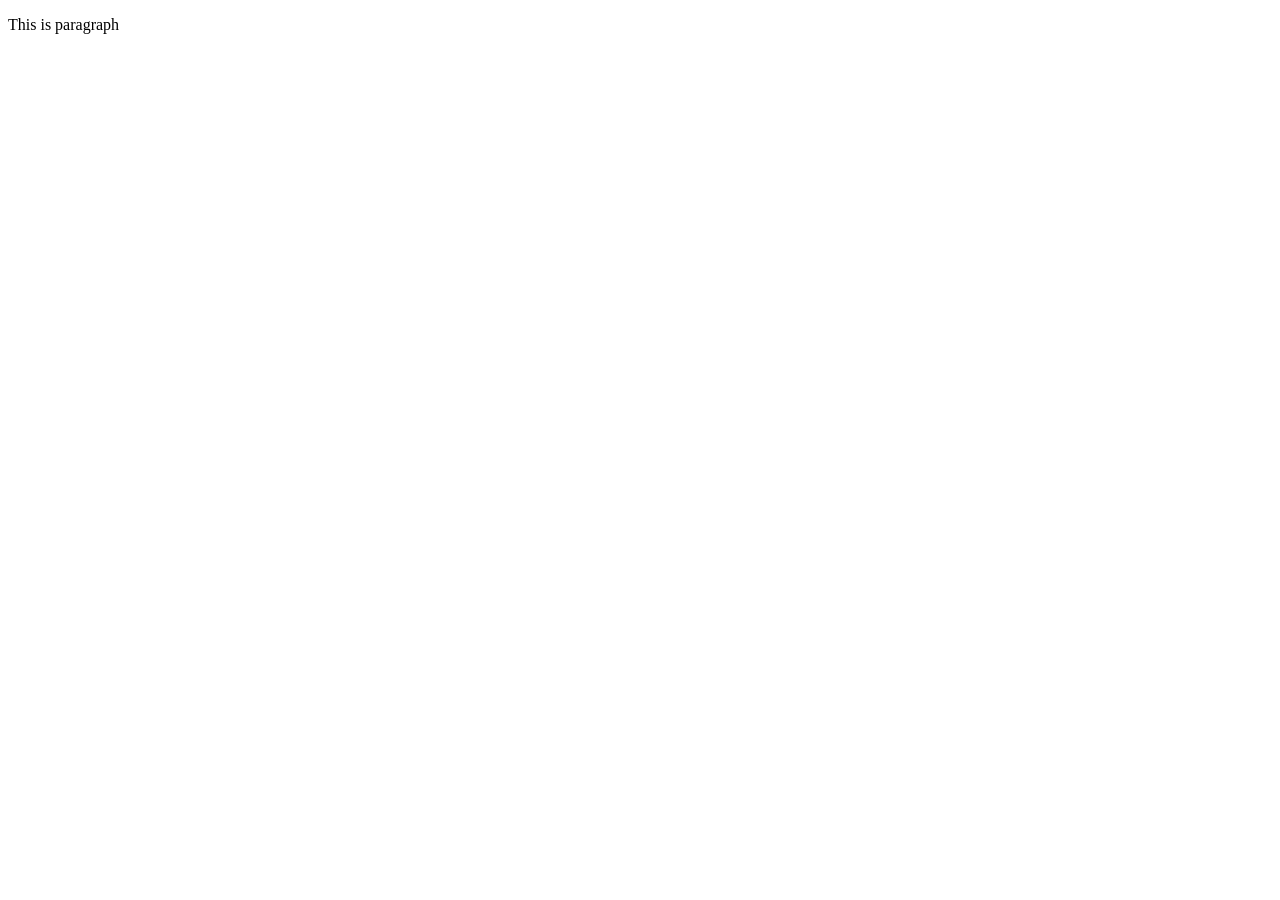
==== index.html @ 56400c4d "Started project" ====
<!DOCTYPE html>
<html lang="en">
<head>
    <meta charset="UTF-8">
    <meta name="viewport" content="width=device-width, initial-scale=1.0">
    <title>Document</title>
</head>
<body>
    <p>This is paragraph</p>
</body>
</html>
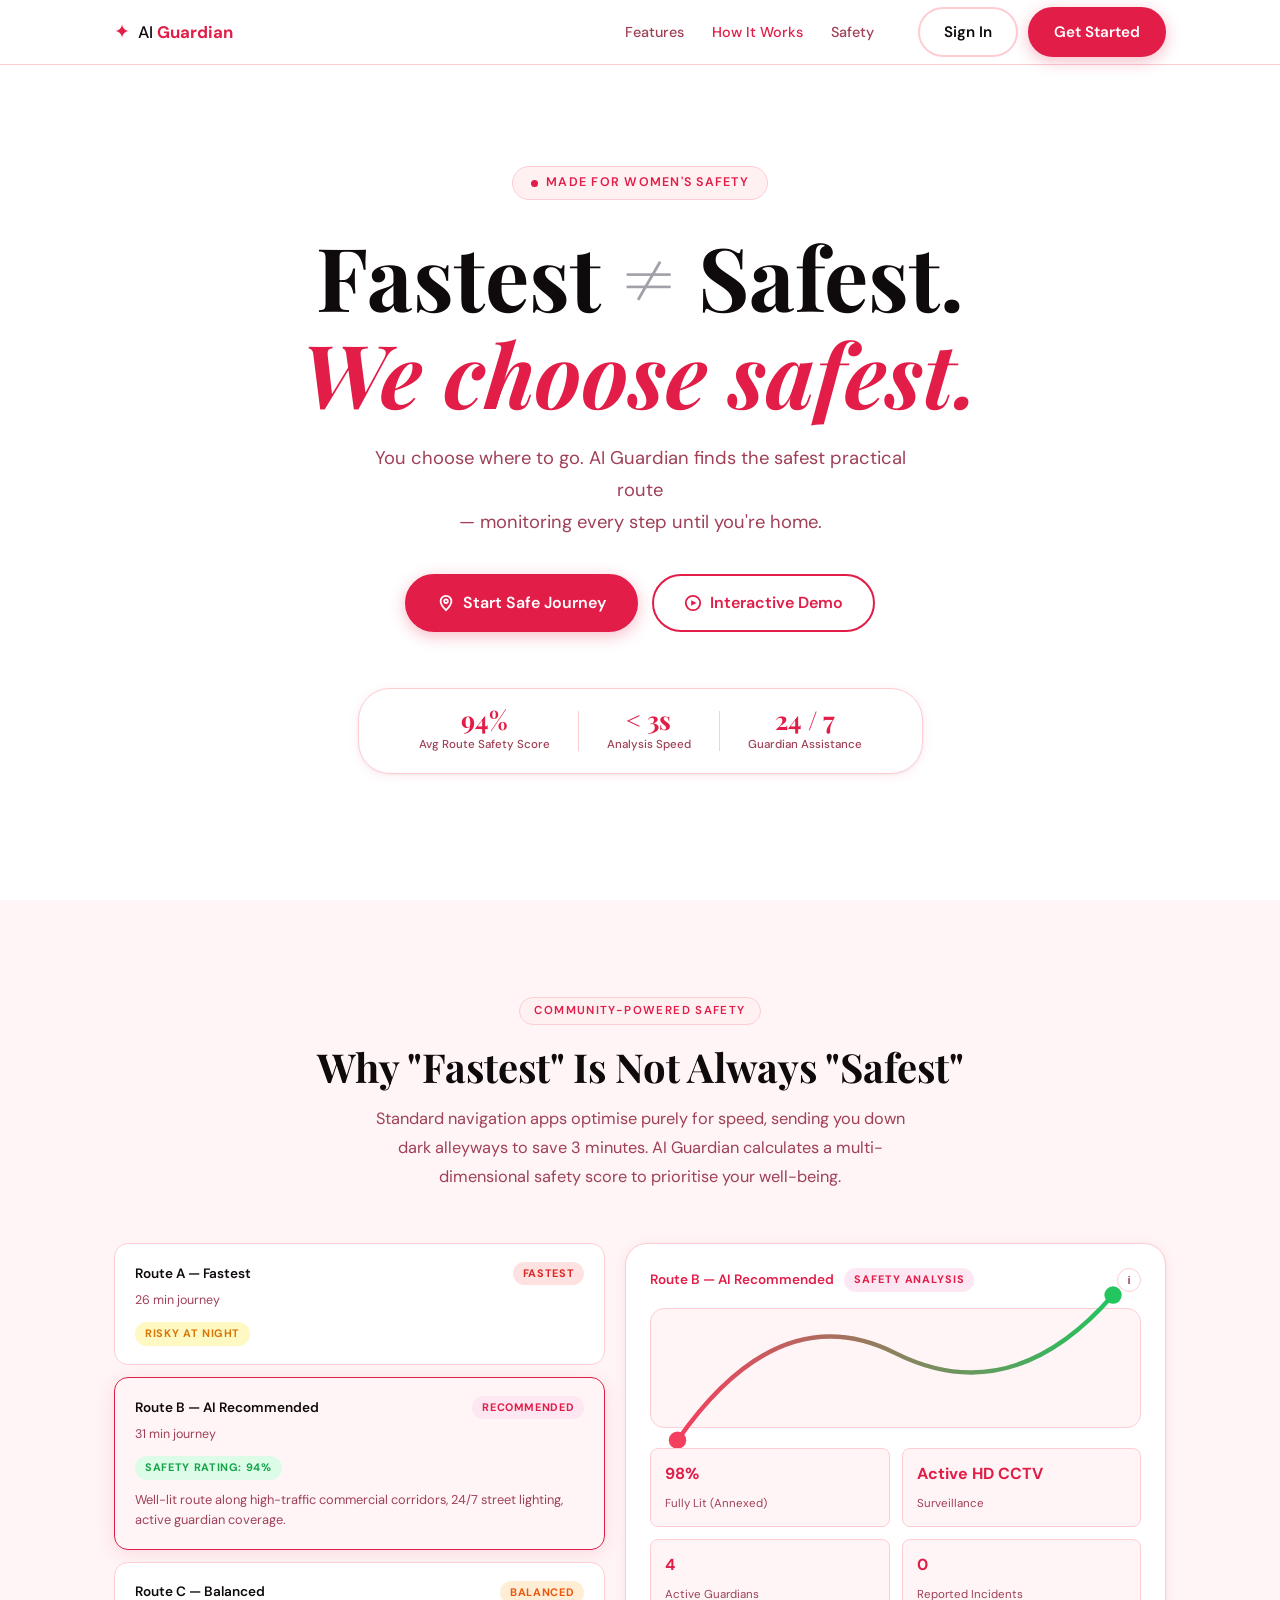
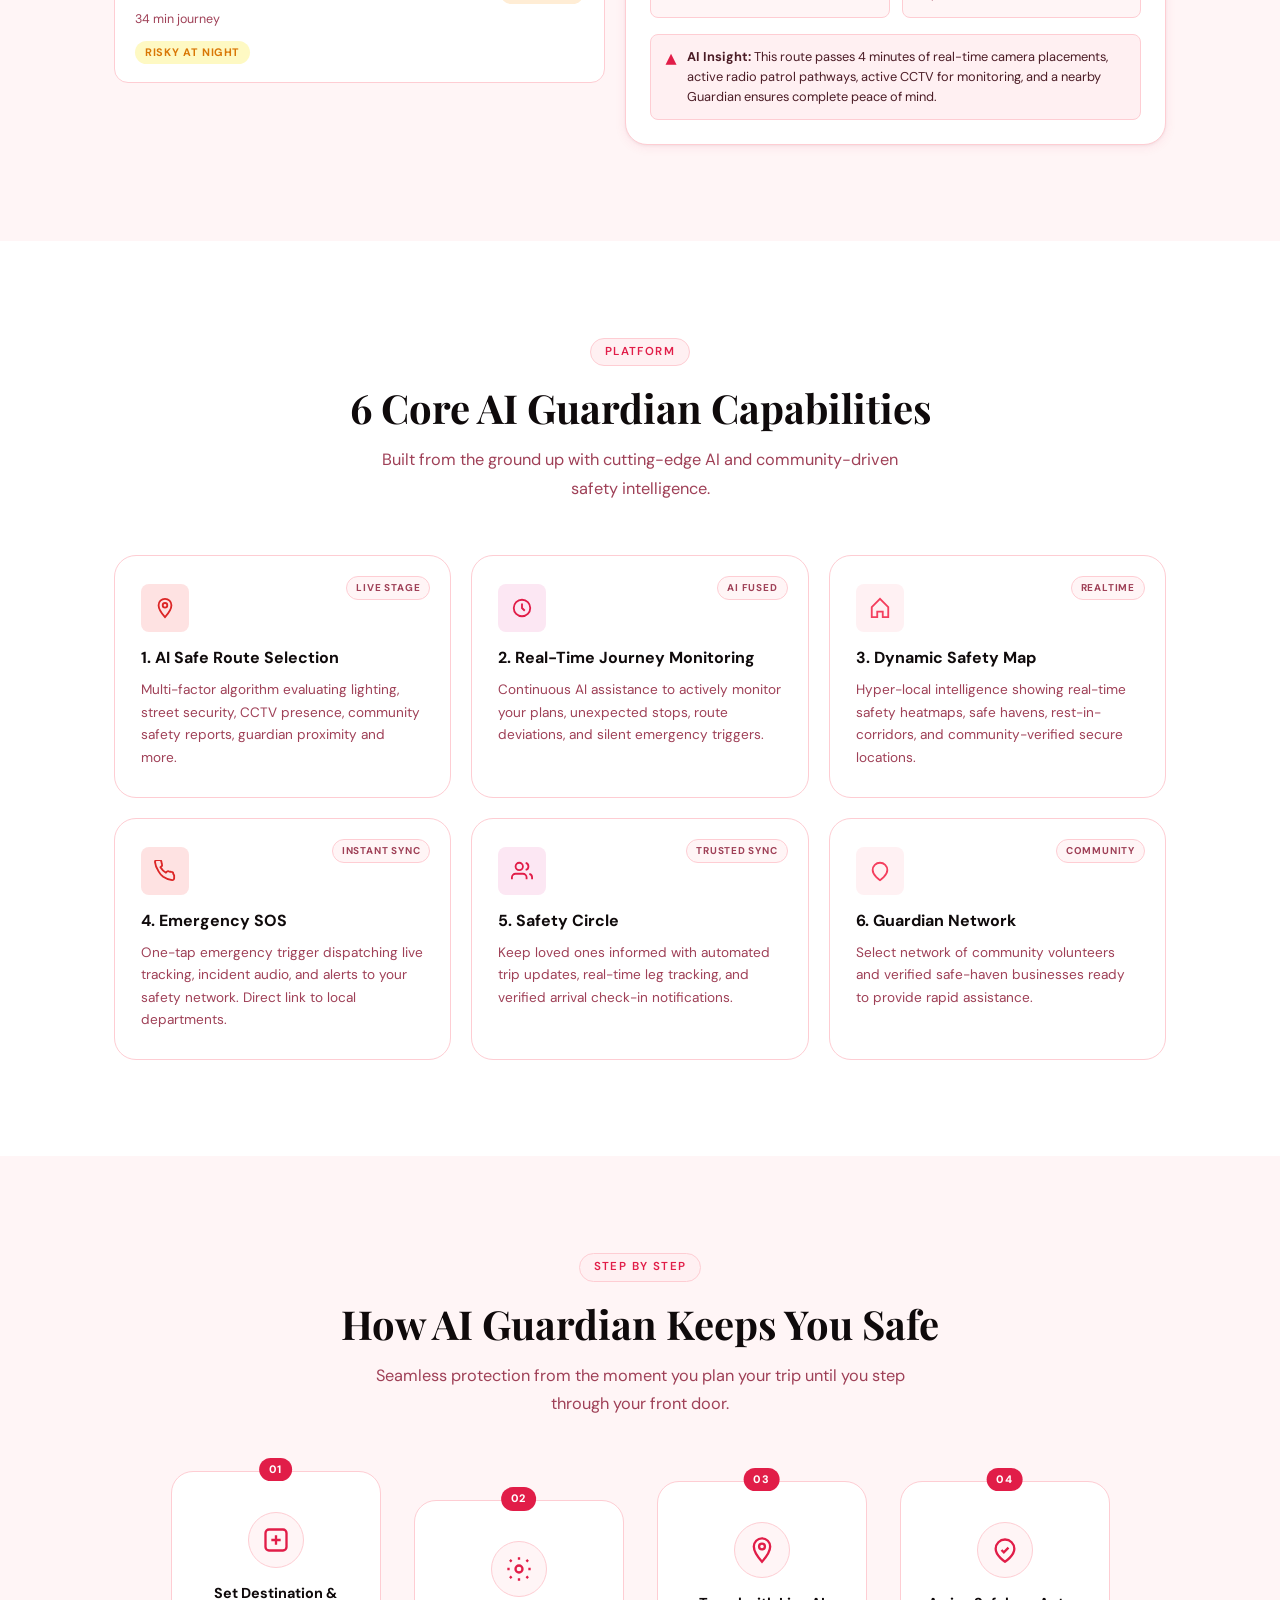
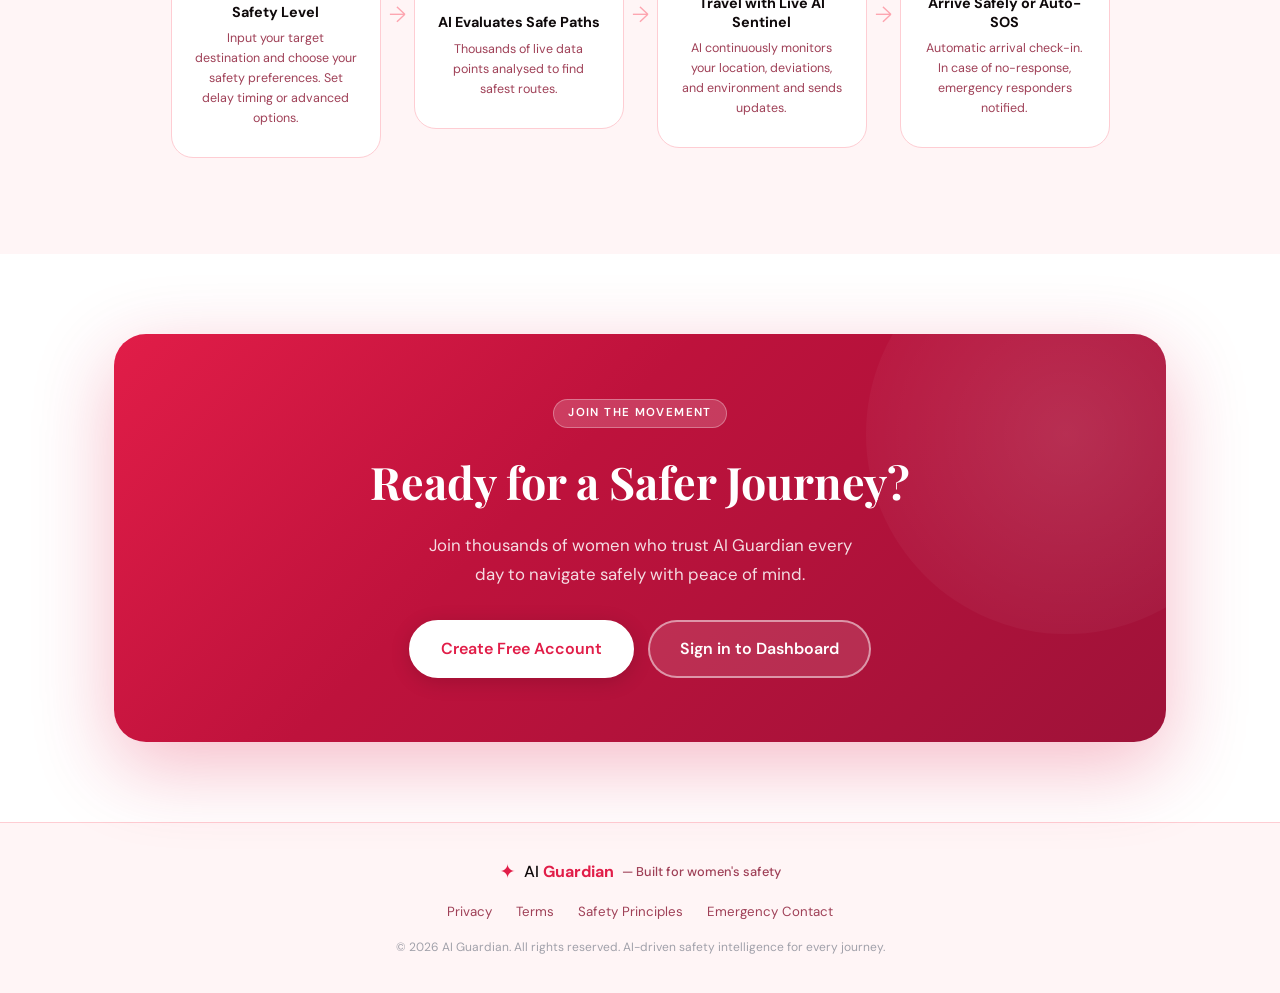
==== commit 58edc89e: "Landing page" ====
--- a/index.html
+++ b/index.html
@@ -1,11 +1,319 @@
 <!DOCTYPE html>
 <html lang="en">
 <head>
-    <meta charset="UTF-8">
-    <meta name="viewport" content="width=device-width, initial-scale=1.0">
-    <title>Document</title>
+  <meta charset="UTF-8" />
+  <meta name="viewport" content="width=device-width, initial-scale=1.0" />
+  <title>AI Guardian — Safest Way to Get There</title>
+  <link rel="preconnect" href="https://fonts.googleapis.com" />
+  <link rel="preconnect" href="https://fonts.gstatic.com" crossorigin />
+  <link href="https://fonts.googleapis.com/css2?family=DM+Sans:ital,opsz,wght@0,9..40,300;0,9..40,400;0,9..40,500;0,9..40,600;0,9..40,700;1,9..40,400&family=Playfair+Display:ital,wght@0,600;0,700;1,600&display=swap" rel="stylesheet" />
+  <link rel="stylesheet" href="css/landingpage.css" />
 </head>
 <body>
-    <p>This is paragraph</p>
+
+  <!-- NAV -->
+  <nav class="nav" id="navbar">
+    <div class="nav__inner">
+      <a href="#" class="nav__logo">
+        <span class="logo-shield">&#10022;</span>
+        <span>AI <strong>Guardian</strong></span>
+      </a>
+      <ul class="nav__links">
+        <li><a href="#features">Features</a></li>
+        <li><a href="#how-it-works">How It Works</a></li>
+        <li><a href="#safety">Safety</a></li>
+      </ul>
+      <div class="nav__cta">
+        <a href="#" class="btn btn--ghost">Sign In</a>
+        <a href="#" class="btn btn--primary">Get Started</a>
+      </div>
+      <button class="nav__hamburger" id="hamburger" aria-label="Open menu">
+        <span></span><span></span><span></span>
+      </button>
+    </div>
+  </nav>
+
+  <!-- HERO -->
+  <section class="hero">
+    <div class="hero__badge">
+      <span class="badge-dot"></span>
+      Made for Women's Safety
+    </div>
+    <h1 class="hero__headline">
+      Fastest <span class="strike">≠</span> Safest.<br/>
+      <em>We choose safest.</em>
+    </h1>
+    <p class="hero__sub">
+      You choose where to go. AI Guardian finds the safest practical route<br class="hide-mobile"/>
+      — monitoring every step until you're home.
+    </p>
+    <div class="hero__actions">
+      <a href="#" class="btn btn--primary btn--lg">
+        <svg viewBox="0 0 20 20" fill="none" stroke="currentColor" stroke-width="2" width="18" height="18"><path d="M10 2a6 6 0 0 1 6 6c0 4-6 10-6 10S4 12 4 8a6 6 0 0 1 6-6z"/><circle cx="10" cy="8" r="2"/></svg>
+        Start Safe Journey
+      </a>
+      <a href="#" class="btn btn--outline btn--lg">
+        <svg viewBox="0 0 20 20" fill="none" stroke="currentColor" stroke-width="2" width="18" height="18"><circle cx="10" cy="10" r="8"/><polygon points="8,7 14,10 8,13" fill="currentColor" stroke="none"/></svg>
+        Interactive Demo
+      </a>
+    </div>
+    <div class="hero__stats">
+      <div class="stat">
+        <span class="stat__value">94%</span>
+        <span class="stat__label">Avg Route Safety Score</span>
+      </div>
+      <div class="stat-divider"></div>
+      <div class="stat">
+        <span class="stat__value">&lt; 3s</span>
+        <span class="stat__label">Analysis Speed</span>
+      </div>
+      <div class="stat-divider"></div>
+      <div class="stat">
+        <span class="stat__value">24 / 7</span>
+        <span class="stat__label">Guardian Assistance</span>
+      </div>
+    </div>
+    <div class="hero__bg-orb orb--1"></div>
+    <div class="hero__bg-orb orb--2"></div>
+  </section>
+
+  <!-- WHY SECTION -->
+  <section class="why" id="safety">
+    <div class="container">
+      <div class="section-label">Community-Powered Safety</div>
+      <h2 class="section-title">Why "Fastest" Is Not Always "Safest"</h2>
+      <p class="section-sub">Standard navigation apps optimise purely for speed, sending you down dark alleyways to save 3 minutes. AI Guardian calculates a multi-dimensional safety score to prioritise your well-being.</p>
+
+      <div class="route-compare">
+        <!-- Left: route list -->
+        <div class="route-list">
+          <div class="route-card route-card--fastest">
+            <div class="route-card__header">
+              <span class="route-label">Route A — Fastest</span>
+              <span class="badge badge--danger">Fastest</span>
+            </div>
+            <div class="route-card__time">26 min journey</div>
+            <span class="badge badge--warning">Risky at night</span>
+          </div>
+
+          <div class="route-card route-card--recommended active-route">
+            <div class="route-card__header">
+              <span class="route-label">Route B — AI Recommended</span>
+              <span class="badge badge--success">Recommended</span>
+            </div>
+            <div class="route-card__time">31 min journey</div>
+            <span class="badge badge--green">Safety Rating: 94%</span>
+            <p class="route-card__desc">Well-lit route along high-traffic commercial corridors, 24/7 street lighting, active guardian coverage.</p>
+          </div>
+
+          <div class="route-card route-card--balanced">
+            <div class="route-card__header">
+              <span class="route-label">Route C — Balanced</span>
+              <span class="badge badge--orange">Balanced</span>
+            </div>
+            <div class="route-card__time">34 min journey</div>
+            <span class="badge badge--warning">Risky at Night</span>
+          </div>
+        </div>
+
+        <!-- Right: detail panel -->
+        <div class="route-detail">
+          <div class="route-detail__header">
+            <span class="route-label route-label--pink">Route B — AI Recommended</span>
+            <span class="route-detail__tag">Safety Analysis</span>
+            <button class="info-btn" aria-label="Info">i</button>
+          </div>
+          <div class="route-map-graphic">
+            <svg viewBox="0 0 320 140" width="100%" preserveAspectRatio="none">
+              <defs>
+                <linearGradient id="routeGrad" x1="0" y1="0" x2="1" y2="0">
+                  <stop offset="0%" stop-color="#f43f5e"/>
+                  <stop offset="100%" stop-color="#22c55e"/>
+                </linearGradient>
+              </defs>
+              <path d="M10,120 Q80,20 160,60 Q240,100 310,20" stroke="url(#routeGrad)" stroke-width="3" fill="none" stroke-linecap="round"/>
+              <circle cx="310" cy="20" r="6" fill="#22c55e"/>
+              <circle cx="10" cy="120" r="6" fill="#f43f5e"/>
+            </svg>
+          </div>
+          <div class="route-detail__metrics">
+            <div class="metric">
+              <span class="metric__value">98%</span>
+              <span class="metric__label">Fully Lit (Annexed)</span>
+            </div>
+            <div class="metric">
+              <span class="metric__value">Active HD CCTV</span>
+              <span class="metric__label">Surveillance</span>
+            </div>
+            <div class="metric">
+              <span class="metric__value">4</span>
+              <span class="metric__label">Active Guardians</span>
+            </div>
+            <div class="metric">
+              <span class="metric__value">0</span>
+              <span class="metric__label">Reported Incidents</span>
+            </div>
+          </div>
+          <div class="route-detail__insight">
+            <span class="insight-icon">&#9650;</span>
+            <p><strong>AI Insight:</strong> This route passes 4 minutes of real-time camera placements, active radio patrol pathways, active CCTV for monitoring, and a nearby Guardian ensures complete peace of mind.</p>
+          </div>
+        </div>
+      </div>
+    </div>
+  </section>
+
+  <!-- FEATURES -->
+  <section class="features" id="features">
+    <div class="container">
+      <div class="section-label">Platform</div>
+      <h2 class="section-title">6 Core AI Guardian Capabilities</h2>
+      <p class="section-sub">Built from the ground up with cutting-edge AI and community-driven safety intelligence.</p>
+
+      <div class="features-grid">
+        <div class="feature-card" data-index="1">
+          <div class="feature-card__icon icon--red">
+            <svg viewBox="0 0 24 24" fill="none" stroke="currentColor" stroke-width="2" width="22" height="22"><path d="M12 2a7 7 0 0 1 7 7c0 5.25-7 13-7 13S5 14.25 5 9a7 7 0 0 1 7-7z"/><circle cx="12" cy="9" r="2.5"/></svg>
+          </div>
+          <div class="feature-card__tag">Live Stage</div>
+          <h3>1. AI Safe Route Selection</h3>
+          <p>Multi-factor algorithm evaluating lighting, street security, CCTV presence, community safety reports, guardian proximity and more.</p>
+        </div>
+
+        <div class="feature-card" data-index="2">
+          <div class="feature-card__icon icon--pink">
+            <svg viewBox="0 0 24 24" fill="none" stroke="currentColor" stroke-width="2" width="22" height="22"><circle cx="12" cy="12" r="9"/><polyline points="12,7 12,12 15,15"/></svg>
+          </div>
+          <div class="feature-card__tag">AI Fused</div>
+          <h3>2. Real-Time Journey Monitoring</h3>
+          <p>Continuous AI assistance to actively monitor your plans, unexpected stops, route deviations, and silent emergency triggers.</p>
+        </div>
+
+        <div class="feature-card" data-index="3">
+          <div class="feature-card__icon icon--rose">
+            <svg viewBox="0 0 24 24" fill="none" stroke="currentColor" stroke-width="2" width="22" height="22"><polygon points="3,11 12,2 21,11 21,22 15,22 15,16 9,16 9,22 3,22"/></svg>
+          </div>
+          <div class="feature-card__tag">Realtime</div>
+          <h3>3. Dynamic Safety Map</h3>
+          <p>Hyper-local intelligence showing real-time safety heatmaps, safe havens, rest-in-corridors, and community-verified secure locations.</p>
+        </div>
+
+        <div class="feature-card" data-index="4">
+          <div class="feature-card__icon icon--red">
+            <svg viewBox="0 0 24 24" fill="none" stroke="currentColor" stroke-width="2" width="22" height="22"><path d="M22 16.92v3a2 2 0 0 1-2.18 2c-3.5-.43-6.83-1.7-9.8-3.72A19.45 19.45 0 0 1 4.8 12.1C2.78 9.12 1.51 5.77 1.09 2.28A2 2 0 0 1 3.07.09h3a2 2 0 0 1 2 1.72c.13 1 .36 1.99.69 2.94a2 2 0 0 1-.45 2.11L7.09 7.91A16 16 0 0 0 13 13.84l1.06-1.06a2 2 0 0 1 2.11-.45c.95.33 1.94.56 2.94.69A2 2 0 0 1 21 15z"/></svg>
+          </div>
+          <div class="feature-card__tag">Instant Sync</div>
+          <h3>4. Emergency SOS</h3>
+          <p>One-tap emergency trigger dispatching live tracking, incident audio, and alerts to your safety network. Direct link to local departments.</p>
+        </div>
+
+        <div class="feature-card" data-index="5">
+          <div class="feature-card__icon icon--pink">
+            <svg viewBox="0 0 24 24" fill="none" stroke="currentColor" stroke-width="2" width="22" height="22"><path d="M17 21v-2a4 4 0 0 0-4-4H5a4 4 0 0 0-4 4v2"/><circle cx="9" cy="7" r="4"/><path d="M23 21v-2a4 4 0 0 0-3-3.87"/><path d="M16 3.13a4 4 0 0 1 0 7.75"/></svg>
+          </div>
+          <div class="feature-card__tag">Trusted Sync</div>
+          <h3>5. Safety Circle</h3>
+          <p>Keep loved ones informed with automated trip updates, real-time leg tracking, and verified arrival check-in notifications.</p>
+        </div>
+
+        <div class="feature-card" data-index="6">
+          <div class="feature-card__icon icon--rose">
+            <svg viewBox="0 0 24 24" fill="none" stroke="currentColor" stroke-width="2" width="22" height="22"><path d="M12 22s-8-5-8-11a8 8 0 0 1 16 0c0 6-8 11-8 11z"/></svg>
+          </div>
+          <div class="feature-card__tag">Community</div>
+          <h3>6. Guardian Network</h3>
+          <p>Select network of community volunteers and verified safe-haven businesses ready to provide rapid assistance.</p>
+        </div>
+      </div>
+    </div>
+  </section>
+
+  <!-- HOW IT WORKS -->
+  <section class="how-it-works" id="how-it-works">
+    <div class="container">
+      <div class="section-label">Step by Step</div>
+      <h2 class="section-title">How AI Guardian Keeps You Safe</h2>
+      <p class="section-sub">Seamless protection from the moment you plan your trip until you step through your front door.</p>
+
+      <div class="steps-row">
+        <div class="step-card">
+          <div class="step-num">01</div>
+          <div class="step-icon">
+            <svg viewBox="0 0 24 24" fill="none" stroke="currentColor" stroke-width="2" width="28" height="28"><rect x="3" y="3" width="18" height="18" rx="3"/><path d="M8 12h8M12 8v8"/></svg>
+          </div>
+          <h4>Set Destination &amp; Safety Level</h4>
+          <p>Input your target destination and choose your safety preferences. Set delay timing or advanced options.</p>
+        </div>
+        <div class="step-arrow">→</div>
+
+        <div class="step-card">
+          <div class="step-num">02</div>
+          <div class="step-icon">
+            <svg viewBox="0 0 24 24" fill="none" stroke="currentColor" stroke-width="2" width="28" height="28"><circle cx="12" cy="12" r="3"/><path d="M12 2v2M12 20v2M4.22 4.22l1.42 1.42M18.36 18.36l1.42 1.42M2 12h2M20 12h2M4.22 19.78l1.42-1.42M18.36 5.64l1.42-1.42"/></svg>
+          </div>
+          <h4>AI Evaluates Safe Paths</h4>
+          <p>Thousands of live data points analysed to find safest routes.</p>
+        </div>
+        <div class="step-arrow">→</div>
+
+        <div class="step-card">
+          <div class="step-num">03</div>
+          <div class="step-icon">
+            <svg viewBox="0 0 24 24" fill="none" stroke="currentColor" stroke-width="2" width="28" height="28"><path d="M12 2a7 7 0 0 1 7 7c0 5.25-7 13-7 13S5 14.25 5 9a7 7 0 0 1 7-7z"/><circle cx="12" cy="9" r="2.5"/></svg>
+          </div>
+          <h4>Travel with Live AI Sentinel</h4>
+          <p>AI continuously monitors your location, deviations, and environment and sends updates.</p>
+        </div>
+        <div class="step-arrow">→</div>
+
+        <div class="step-card">
+          <div class="step-num">04</div>
+          <div class="step-icon">
+            <svg viewBox="0 0 24 24" fill="none" stroke="currentColor" stroke-width="2" width="28" height="28"><path d="M12 22s-8-5-8-11a8 8 0 0 1 16 0c0 6-8 11-8 11z"/><path d="M9 12l2 2 4-4"/></svg>
+          </div>
+          <h4>Arrive Safely or Auto-SOS</h4>
+          <p>Automatic arrival check-in. In case of no-response, emergency responders notified.</p>
+        </div>
+      </div>
+    </div>
+  </section>
+
+  <!-- CTA -->
+  <section class="cta-section">
+    <div class="container">
+      <div class="cta-card">
+        <div class="cta-card__orb"></div>
+        <div class="cta-card__content">
+          <div class="section-label section-label--light">Join the Movement</div>
+          <h2>Ready for a Safer Journey?</h2>
+          <p>Join thousands of women who trust AI Guardian every day to navigate safely with peace of mind.</p>
+          <div class="cta-card__actions">
+            <a href="#" class="btn btn--primary btn--lg">Create Free Account</a>
+            <a href="#" class="btn btn--outline-light btn--lg">Sign in to Dashboard</a>
+          </div>
+        </div>
+      </div>
+    </div>
+  </section>
+
+  <!-- FOOTER -->
+  <footer class="footer">
+    <div class="container footer__inner">
+      <div class="footer__brand">
+        <span class="logo-shield">&#10022;</span>
+        <span>AI <strong>Guardian</strong></span>
+        <span class="footer__tagline">— Built for women's safety</span>
+      </div>
+      <nav class="footer__links">
+        <a href="#">Privacy</a>
+        <a href="#">Terms</a>
+        <a href="#">Safety Principles</a>
+        <a href="#">Emergency Contact</a>
+      </nav>
+      <p class="footer__copy">&copy; 2026 AI Guardian. All rights reserved. AI-driven safety intelligence for every journey.</p>
+    </div>
+  </footer>
+
+  <script src="js/landingpage.js"></script>
 </body>
-</html>+</html>
--- a/css/landingpage.css
+++ b/css/landingpage.css
@@ -0,0 +1,848 @@
+/* ============================================================
+   AI GUARDIAN — STYLE.CSS
+   Theme: White + Crimson/Rose accent — Women's Safety
+   ============================================================ */
+
+/* ---------- Tokens ---------- */
+:root {
+  --clr-bg:         #ffffff;
+  --clr-surface:    #fff5f6;
+  --clr-surface-2:  #fef2f4;
+  --clr-border:     #fecdd3;
+  --clr-border-2:   #f5d0d7;
+
+  --clr-primary:    #e11d48;   /* crimson */
+  --clr-primary-h:  #be123c;   /* hover */
+  --clr-secondary:  #fb7185;   /* rose-400 */
+  --clr-accent:     #fda4af;   /* rose-300 */
+  --clr-success:    #16a34a;
+  --clr-warn:       #d97706;
+  --clr-orange:     #ea580c;
+
+  --clr-text:       #0f0a0b;
+  --clr-text-2:     #4b1c26;
+  --clr-text-3:     #9f4057;
+  --clr-muted:      #a1a1aa;
+
+  --font-display:   'Playfair Display', Georgia, serif;
+  --font-body:      'DM Sans', system-ui, sans-serif;
+
+  --radius-sm:  8px;
+  --radius-md:  14px;
+  --radius-lg:  22px;
+  --radius-xl:  32px;
+
+  --shadow-card:    0 2px 12px rgba(225,29,72,.08), 0 1px 3px rgba(0,0,0,.05);
+  --shadow-card-h:  0 8px 32px rgba(225,29,72,.15), 0 2px 8px rgba(0,0,0,.06);
+  --shadow-hero:    0 24px 80px rgba(225,29,72,.12);
+
+  --transition: 0.24s cubic-bezier(.4,0,.2,1);
+
+  --max-w: 1100px;
+}
+
+/* ---------- Reset ---------- */
+*, *::before, *::after { box-sizing: border-box; margin: 0; padding: 0; }
+html { scroll-behavior: smooth; }
+body {
+  font-family: var(--font-body);
+  background: var(--clr-bg);
+  color: var(--clr-text);
+  line-height: 1.6;
+  -webkit-font-smoothing: antialiased;
+}
+img, svg { display: block; }
+a { text-decoration: none; color: inherit; }
+ul { list-style: none; }
+
+/* ---------- Utilities ---------- */
+.container {
+  max-width: var(--max-w);
+  margin: 0 auto;
+  padding: 0 24px;
+}
+.hide-mobile { display: inline; }
+
+.section-label {
+  display: inline-block;
+  font-size: 0.72rem;
+  font-weight: 600;
+  letter-spacing: .12em;
+  text-transform: uppercase;
+  color: var(--clr-primary);
+  background: #fff0f2;
+  border: 1px solid var(--clr-border);
+  padding: 4px 14px;
+  border-radius: 100px;
+  margin-bottom: 18px;
+}
+.section-label--light {
+  background: rgba(255,255,255,.18);
+  border-color: rgba(255,255,255,.3);
+  color: #fff;
+}
+
+.section-title {
+  font-family: var(--font-display);
+  font-size: clamp(1.75rem, 3.5vw, 2.5rem);
+  font-weight: 700;
+  color: var(--clr-text);
+  line-height: 1.2;
+  margin-bottom: 14px;
+}
+.section-sub {
+  font-size: 1.02rem;
+  color: var(--clr-text-3);
+  max-width: 560px;
+  margin-bottom: 48px;
+  line-height: 1.75;
+}
+
+/* ---------- Buttons ---------- */
+.btn {
+  display: inline-flex;
+  align-items: center;
+  gap: 8px;
+  font-family: var(--font-body);
+  font-size: 0.95rem;
+  font-weight: 600;
+  padding: 11px 24px;
+  border-radius: 100px;
+  border: 2px solid transparent;
+  cursor: pointer;
+  transition: all var(--transition);
+  white-space: nowrap;
+}
+.btn--primary {
+  background: var(--clr-primary);
+  color: #fff;
+  border-color: var(--clr-primary);
+  box-shadow: 0 4px 16px rgba(225,29,72,.30);
+}
+.btn--primary:hover {
+  background: var(--clr-primary-h);
+  border-color: var(--clr-primary-h);
+  box-shadow: 0 6px 24px rgba(225,29,72,.40);
+  transform: translateY(-1px);
+}
+.btn--ghost {
+  background: transparent;
+  color: var(--clr-text);
+  border-color: var(--clr-border);
+}
+.btn--ghost:hover { background: var(--clr-surface); }
+.btn--outline {
+  background: transparent;
+  color: var(--clr-primary);
+  border-color: var(--clr-primary);
+}
+.btn--outline:hover {
+  background: var(--clr-surface);
+}
+.btn--outline-light {
+  background: rgba(255,255,255,.12);
+  color: #fff;
+  border-color: rgba(255,255,255,.5);
+}
+.btn--outline-light:hover { background: rgba(255,255,255,.22); }
+.btn--lg { font-size: 1rem; padding: 14px 30px; }
+
+/* ---------- Badges ---------- */
+.badge {
+  display: inline-block;
+  font-size: 0.68rem;
+  font-weight: 700;
+  letter-spacing: .06em;
+  text-transform: uppercase;
+  padding: 3px 10px;
+  border-radius: 100px;
+}
+.badge--danger  { background: #fee2e2; color: #dc2626; }
+.badge--success { background: #fce7f3; color: var(--clr-primary); }
+.badge--green   { background: #dcfce7; color: var(--clr-success); }
+.badge--warning { background: #fef9c3; color: var(--clr-warn); }
+.badge--orange  { background: #ffedd5; color: var(--clr-orange); }
+
+/* ============================================================
+   NAV
+   ============================================================ */
+.nav {
+  position: fixed;
+  top: 0; left: 0; right: 0;
+  z-index: 100;
+  background: rgba(255,255,255,.88);
+  backdrop-filter: blur(16px);
+  -webkit-backdrop-filter: blur(16px);
+  border-bottom: 1px solid var(--clr-border);
+  transition: box-shadow var(--transition);
+}
+.nav.scrolled { box-shadow: 0 4px 24px rgba(225,29,72,.08); }
+.nav__inner {
+  max-width: var(--max-w);
+  margin: 0 auto;
+  padding: 0 24px;
+  height: 64px;
+  display: flex;
+  align-items: center;
+  gap: 32px;
+}
+.nav__logo {
+  display: flex;
+  align-items: center;
+  gap: 8px;
+  font-size: 1.05rem;
+  font-weight: 500;
+  color: var(--clr-text);
+  flex-shrink: 0;
+}
+.nav__logo strong { color: var(--clr-primary); }
+.logo-shield {
+  font-size: 1.2rem;
+  color: var(--clr-primary);
+  line-height: 1;
+}
+.nav__links {
+  display: flex;
+  gap: 28px;
+  margin-left: auto;
+}
+.nav__links a {
+  font-size: 0.9rem;
+  font-weight: 500;
+  color: var(--clr-text-3);
+  transition: color var(--transition);
+}
+.nav__links a:hover { color: var(--clr-primary); }
+.nav__cta {
+  display: flex;
+  gap: 10px;
+  margin-left: 12px;
+}
+.nav__hamburger {
+  display: none;
+  flex-direction: column;
+  gap: 5px;
+  background: none;
+  border: none;
+  cursor: pointer;
+  margin-left: auto;
+  padding: 4px;
+}
+.nav__hamburger span {
+  width: 22px; height: 2px;
+  background: var(--clr-text);
+  border-radius: 2px;
+  transition: all var(--transition);
+}
+
+/* ============================================================
+   HERO
+   ============================================================ */
+.hero {
+  position: relative;
+  overflow: hidden;
+  min-height: 100vh;
+  display: flex;
+  flex-direction: column;
+  align-items: center;
+  justify-content: center;
+  text-align: center;
+  padding: 120px 24px 80px;
+  background: var(--clr-bg);
+}
+.hero__badge {
+  display: inline-flex;
+  align-items: center;
+  gap: 8px;
+  font-size: 0.78rem;
+  font-weight: 600;
+  letter-spacing: .1em;
+  text-transform: uppercase;
+  color: var(--clr-primary);
+  background: #fff0f2;
+  border: 1px solid var(--clr-border);
+  padding: 6px 18px;
+  border-radius: 100px;
+  margin-bottom: 28px;
+}
+.badge-dot {
+  width: 7px; height: 7px;
+  background: var(--clr-primary);
+  border-radius: 50%;
+  animation: pulse 2s ease-in-out infinite;
+}
+@keyframes pulse {
+  0%, 100% { opacity: 1; transform: scale(1); }
+  50%       { opacity: .5; transform: scale(1.4); }
+}
+
+.hero__headline {
+  font-family: var(--font-display);
+  font-size: clamp(2.8rem, 7vw, 5.5rem);
+  font-weight: 700;
+  line-height: 1.1;
+  color: var(--clr-text);
+  margin-bottom: 20px;
+  max-width: 780px;
+}
+.hero__headline .strike {
+  display: inline-block;
+  color: var(--clr-muted);
+  position: relative;
+}
+.hero__headline em {
+  font-style: italic;
+  color: var(--clr-primary);
+}
+
+.hero__sub {
+  font-size: clamp(1rem, 2vw, 1.15rem);
+  color: var(--clr-text-3);
+  max-width: 540px;
+  margin-bottom: 36px;
+  line-height: 1.75;
+}
+.hero__actions {
+  display: flex;
+  gap: 14px;
+  flex-wrap: wrap;
+  justify-content: center;
+  margin-bottom: 56px;
+}
+
+/* Stats bar */
+.hero__stats {
+  display: flex;
+  align-items: center;
+  gap: 0;
+  background: #fff;
+  border: 1px solid var(--clr-border);
+  border-radius: var(--radius-xl);
+  padding: 18px 32px;
+  box-shadow: var(--shadow-card);
+}
+.stat {
+  display: flex;
+  flex-direction: column;
+  align-items: center;
+  padding: 0 28px;
+}
+.stat__value {
+  font-family: var(--font-display);
+  font-size: 1.6rem;
+  font-weight: 700;
+  color: var(--clr-primary);
+  line-height: 1;
+}
+.stat__label {
+  font-size: 0.72rem;
+  font-weight: 500;
+  color: var(--clr-text-3);
+  text-align: center;
+  margin-top: 4px;
+}
+.stat-divider {
+  width: 1px;
+  height: 40px;
+  background: var(--clr-border);
+  flex-shrink: 0;
+}
+
+/* Background orbs */
+.hero__bg-orb {
+  position: absolute;
+  border-radius: 50%;
+  pointer-events: none;
+  z-index: -1;
+  filter: blur(80px);
+  opacity: .25;
+}
+.orb--1 {
+  width: 500px; height: 500px;
+  background: radial-gradient(circle, #fda4af, transparent);
+  top: -100px; right: -150px;
+}
+.orb--2 {
+  width: 400px; height: 400px;
+  background: radial-gradient(circle, #fecdd3, transparent);
+  bottom: -80px; left: -100px;
+}
+
+/* ============================================================
+   WHY SECTION
+   ============================================================ */
+.why {
+  background: var(--clr-surface);
+  padding: 96px 0;
+}
+.why .container { text-align: center; }
+.why .section-sub { margin: 0 auto 52px; }
+
+/* Route compare layout */
+.route-compare {
+  display: grid;
+  grid-template-columns: 1fr 1.1fr;
+  gap: 20px;
+  text-align: left;
+  align-items: start;
+}
+
+/* Route cards (left list) */
+.route-list { display: flex; flex-direction: column; gap: 12px; }
+.route-card {
+  background: #fff;
+  border: 1.5px solid var(--clr-border);
+  border-radius: var(--radius-md);
+  padding: 18px 20px;
+  transition: all var(--transition);
+}
+.route-card:hover { box-shadow: var(--shadow-card); }
+.route-card.active-route {
+  border-color: var(--clr-primary);
+  background: #fff5f7;
+  box-shadow: 0 4px 20px rgba(225,29,72,.12);
+}
+.route-card__header {
+  display: flex;
+  align-items: center;
+  justify-content: space-between;
+  margin-bottom: 6px;
+  gap: 8px;
+}
+.route-label {
+  font-size: 0.85rem;
+  font-weight: 600;
+  color: var(--clr-text);
+}
+.route-label--pink { color: var(--clr-primary); }
+.route-card__time {
+  font-size: 0.78rem;
+  color: var(--clr-text-3);
+  margin-bottom: 8px;
+}
+.route-card__desc {
+  font-size: 0.8rem;
+  color: var(--clr-text-3);
+  line-height: 1.6;
+  margin-top: 10px;
+}
+
+/* Route detail panel (right) */
+.route-detail {
+  background: #fff;
+  border: 1.5px solid var(--clr-border);
+  border-radius: var(--radius-lg);
+  padding: 24px;
+  box-shadow: var(--shadow-card);
+}
+.route-detail__header {
+  display: flex;
+  align-items: center;
+  gap: 10px;
+  margin-bottom: 16px;
+  flex-wrap: wrap;
+}
+.route-detail__tag {
+  font-size: 0.68rem;
+  font-weight: 700;
+  text-transform: uppercase;
+  letter-spacing: .08em;
+  color: var(--clr-primary);
+  background: #fce7f3;
+  padding: 3px 10px;
+  border-radius: 100px;
+}
+.info-btn {
+  width: 24px; height: 24px;
+  border-radius: 50%;
+  border: 1.5px solid var(--clr-border);
+  background: #fff;
+  font-size: 0.7rem;
+  font-weight: 700;
+  color: var(--clr-text-3);
+  cursor: pointer;
+  margin-left: auto;
+  display: flex; align-items: center; justify-content: center;
+}
+.route-map-graphic {
+  background: var(--clr-surface);
+  border-radius: var(--radius-md);
+  padding: 12px;
+  margin-bottom: 20px;
+  border: 1px solid var(--clr-border);
+  height: 120px;
+  display: flex; align-items: center;
+}
+.route-detail__metrics {
+  display: grid;
+  grid-template-columns: 1fr 1fr;
+  gap: 12px;
+  margin-bottom: 16px;
+}
+.metric {
+  background: var(--clr-surface);
+  border-radius: var(--radius-sm);
+  padding: 12px 14px;
+  border: 1px solid var(--clr-border);
+}
+.metric__value {
+  display: block;
+  font-weight: 700;
+  font-size: 1rem;
+  color: var(--clr-primary);
+  margin-bottom: 2px;
+}
+.metric__label {
+  font-size: 0.72rem;
+  color: var(--clr-text-3);
+}
+.route-detail__insight {
+  display: flex;
+  gap: 10px;
+  background: #fff0f2;
+  border: 1px solid var(--clr-border);
+  border-radius: var(--radius-sm);
+  padding: 12px 14px;
+  font-size: 0.8rem;
+  color: var(--clr-text-2);
+  line-height: 1.55;
+}
+.insight-icon { color: var(--clr-primary); flex-shrink: 0; font-size: 0.9rem; }
+
+/* ============================================================
+   FEATURES
+   ============================================================ */
+.features {
+  padding: 96px 0;
+  background: var(--clr-bg);
+}
+.features .container { text-align: center; }
+.features .section-sub { margin: 0 auto 52px; }
+
+.features-grid {
+  display: grid;
+  grid-template-columns: repeat(3, 1fr);
+  gap: 20px;
+  text-align: left;
+}
+
+.feature-card {
+  position: relative;
+  background: #fff;
+  border: 1.5px solid var(--clr-border);
+  border-radius: var(--radius-lg);
+  padding: 28px 26px;
+  transition: all var(--transition);
+  overflow: hidden;
+}
+.feature-card::before {
+  content: '';
+  position: absolute;
+  inset: 0;
+  background: linear-gradient(135deg, rgba(225,29,72,.04) 0%, transparent 60%);
+  opacity: 0;
+  transition: opacity var(--transition);
+}
+.feature-card:hover {
+  border-color: var(--clr-secondary);
+  box-shadow: var(--shadow-card-h);
+  transform: translateY(-4px);
+}
+.feature-card:hover::before { opacity: 1; }
+
+.feature-card__icon {
+  width: 48px; height: 48px;
+  border-radius: var(--radius-sm);
+  display: flex; align-items: center; justify-content: center;
+  margin-bottom: 16px;
+  flex-shrink: 0;
+}
+.icon--red  { background: #fee2e2; color: #dc2626; }
+.icon--pink { background: #fce7f3; color: var(--clr-primary); }
+.icon--rose { background: #fff1f3; color: #f43f5e; }
+
+.feature-card__tag {
+  display: inline-block;
+  position: absolute;
+  top: 20px; right: 20px;
+  font-size: 0.62rem;
+  font-weight: 700;
+  letter-spacing: .08em;
+  text-transform: uppercase;
+  color: var(--clr-text-3);
+  background: var(--clr-surface);
+  border: 1px solid var(--clr-border);
+  padding: 3px 9px;
+  border-radius: 100px;
+}
+
+.feature-card h3 {
+  font-size: 1rem;
+  font-weight: 700;
+  color: var(--clr-text);
+  margin-bottom: 10px;
+  line-height: 1.3;
+}
+.feature-card p {
+  font-size: 0.85rem;
+  color: var(--clr-text-3);
+  line-height: 1.65;
+}
+
+/* ============================================================
+   HOW IT WORKS
+   ============================================================ */
+.how-it-works {
+  background: var(--clr-surface);
+  padding: 96px 0;
+}
+.how-it-works .container { text-align: center; }
+.how-it-works .section-sub { margin: 0 auto 52px; }
+
+.steps-row {
+  display: flex;
+  align-items: center;
+  gap: 0;
+  justify-content: center;
+  flex-wrap: wrap;
+}
+.step-card {
+  background: #fff;
+  border: 1.5px solid var(--clr-border);
+  border-radius: var(--radius-lg);
+  padding: 28px 22px;
+  width: 210px;
+  text-align: center;
+  transition: all var(--transition);
+  position: relative;
+}
+.step-card:hover {
+  border-color: var(--clr-primary);
+  box-shadow: var(--shadow-card-h);
+  transform: translateY(-4px);
+}
+.step-num {
+  position: absolute;
+  top: -14px; left: 50%; transform: translateX(-50%);
+  background: var(--clr-primary);
+  color: #fff;
+  font-size: 0.68rem;
+  font-weight: 800;
+  letter-spacing: .08em;
+  padding: 3px 10px;
+  border-radius: 100px;
+}
+.step-icon {
+  width: 56px; height: 56px;
+  background: var(--clr-surface);
+  border: 1.5px solid var(--clr-border);
+  border-radius: 50%;
+  display: flex; align-items: center; justify-content: center;
+  margin: 12px auto 16px;
+  color: var(--clr-primary);
+}
+.step-card h4 {
+  font-size: 0.9rem;
+  font-weight: 700;
+  color: var(--clr-text);
+  margin-bottom: 8px;
+  line-height: 1.3;
+}
+.step-card p {
+  font-size: 0.78rem;
+  color: var(--clr-text-3);
+  line-height: 1.6;
+}
+.step-arrow {
+  font-size: 1.4rem;
+  color: var(--clr-accent);
+  padding: 0 8px;
+  flex-shrink: 0;
+  font-weight: 300;
+}
+
+/* ============================================================
+   CTA SECTION
+   ============================================================ */
+.cta-section {
+  padding: 80px 0;
+  background: var(--clr-bg);
+}
+.cta-card {
+  position: relative;
+  overflow: hidden;
+  background: linear-gradient(135deg, #e11d48 0%, #be123c 40%, #9f1239 100%);
+  border-radius: var(--radius-xl);
+  padding: 64px 56px;
+  text-align: center;
+  box-shadow: 0 24px 80px rgba(225,29,72,.30);
+}
+.cta-card__orb {
+  position: absolute;
+  width: 400px; height: 400px;
+  background: radial-gradient(circle, rgba(255,255,255,.12), transparent);
+  top: -100px; right: -100px;
+  border-radius: 50%;
+  pointer-events: none;
+}
+.cta-card__content { position: relative; z-index: 1; }
+.cta-card h2 {
+  font-family: var(--font-display);
+  font-size: clamp(1.8rem, 4vw, 2.8rem);
+  font-weight: 700;
+  color: #fff;
+  margin-bottom: 14px;
+}
+.cta-card p {
+  font-size: 1.05rem;
+  color: rgba(255,255,255,.85);
+  max-width: 440px;
+  margin: 0 auto 32px;
+  line-height: 1.7;
+}
+.cta-card__actions {
+  display: flex;
+  gap: 14px;
+  justify-content: center;
+  flex-wrap: wrap;
+}
+.cta-card .btn--primary {
+  background: #fff;
+  color: var(--clr-primary);
+  border-color: #fff;
+  box-shadow: 0 4px 20px rgba(0,0,0,.15);
+}
+.cta-card .btn--primary:hover {
+  background: #fff5f6;
+  border-color: #fff5f6;
+}
+
+/* ============================================================
+   FOOTER
+   ============================================================ */
+.footer {
+  background: var(--clr-surface);
+  border-top: 1px solid var(--clr-border);
+  padding: 36px 0;
+}
+.footer__inner {
+  display: flex;
+  flex-direction: column;
+  align-items: center;
+  gap: 16px;
+  text-align: center;
+}
+.footer__brand {
+  display: flex;
+  align-items: center;
+  gap: 8px;
+  font-size: 1rem;
+  font-weight: 500;
+}
+.footer__brand strong { color: var(--clr-primary); }
+.footer__tagline {
+  font-size: 0.8rem;
+  color: var(--clr-text-3);
+}
+.footer__links {
+  display: flex;
+  gap: 24px;
+  flex-wrap: wrap;
+  justify-content: center;
+}
+.footer__links a {
+  font-size: 0.83rem;
+  color: var(--clr-text-3);
+  transition: color var(--transition);
+}
+.footer__links a:hover { color: var(--clr-primary); }
+.footer__copy {
+  font-size: 0.75rem;
+  color: var(--clr-muted);
+}
+
+/* ============================================================
+   SCROLL REVEAL ANIMATION
+   ============================================================ */
+.reveal {
+  opacity: 0;
+  transform: translateY(28px);
+  transition: opacity 0.55s ease, transform 0.55s ease;
+}
+.reveal.visible {
+  opacity: 1;
+  transform: translateY(0);
+}
+
+/* ============================================================
+   RESPONSIVE
+   ============================================================ */
+@media (max-width: 900px) {
+  .features-grid { grid-template-columns: 1fr 1fr; }
+  .route-compare { grid-template-columns: 1fr; }
+  .route-detail { order: -1; }
+}
+
+@media (max-width: 680px) {
+  .hide-mobile { display: none; }
+  .nav__links, .nav__cta { display: none; }
+  .nav__hamburger { display: flex; }
+  .features-grid { grid-template-columns: 1fr; }
+  .hero__stats {
+    flex-direction: column;
+    gap: 18px;
+    padding: 24px;
+    width: 100%;
+    max-width: 320px;
+  }
+  .stat-divider { width: 60px; height: 1px; }
+  .step-card { width: 100%; max-width: 340px; }
+  .step-arrow { transform: rotate(90deg); padding: 8px 0; }
+  .steps-row { flex-direction: column; }
+  .cta-card { padding: 44px 24px; }
+}
+
+@media (max-width: 400px) {
+  .hero__headline { font-size: 2.2rem; }
+  .hero__actions { flex-direction: column; align-items: center; }
+}
+
+/* ============================================================
+   MOBILE NAV (open state)
+   ============================================================ */
+.nav.mobile-open .nav__links,
+.nav.mobile-open .nav__cta {
+  display: flex;
+}
+.nav.mobile-open {
+  flex-direction: column;
+  height: auto;
+  padding-bottom: 16px;
+}
+.nav.mobile-open .nav__inner {
+  flex-wrap: wrap;
+  height: auto;
+  padding-top: 12px;
+  padding-bottom: 8px;
+}
+.nav.mobile-open .nav__links {
+  flex-direction: column;
+  width: 100%;
+  gap: 12px;
+  padding: 8px 0 4px;
+  border-top: 1px solid var(--clr-border);
+  margin-left: 0;
+}
+.nav.mobile-open .nav__cta {
+  width: 100%;
+  flex-direction: column;
+  gap: 8px;
+}
+
+/* ============================================================
+   SCROLLBAR STYLING
+   ============================================================ */
+::-webkit-scrollbar { width: 6px; }
+::-webkit-scrollbar-track { background: #fff; }
+::-webkit-scrollbar-thumb { background: var(--clr-accent); border-radius: 6px; }
+::-webkit-scrollbar-thumb:hover { background: var(--clr-secondary); }
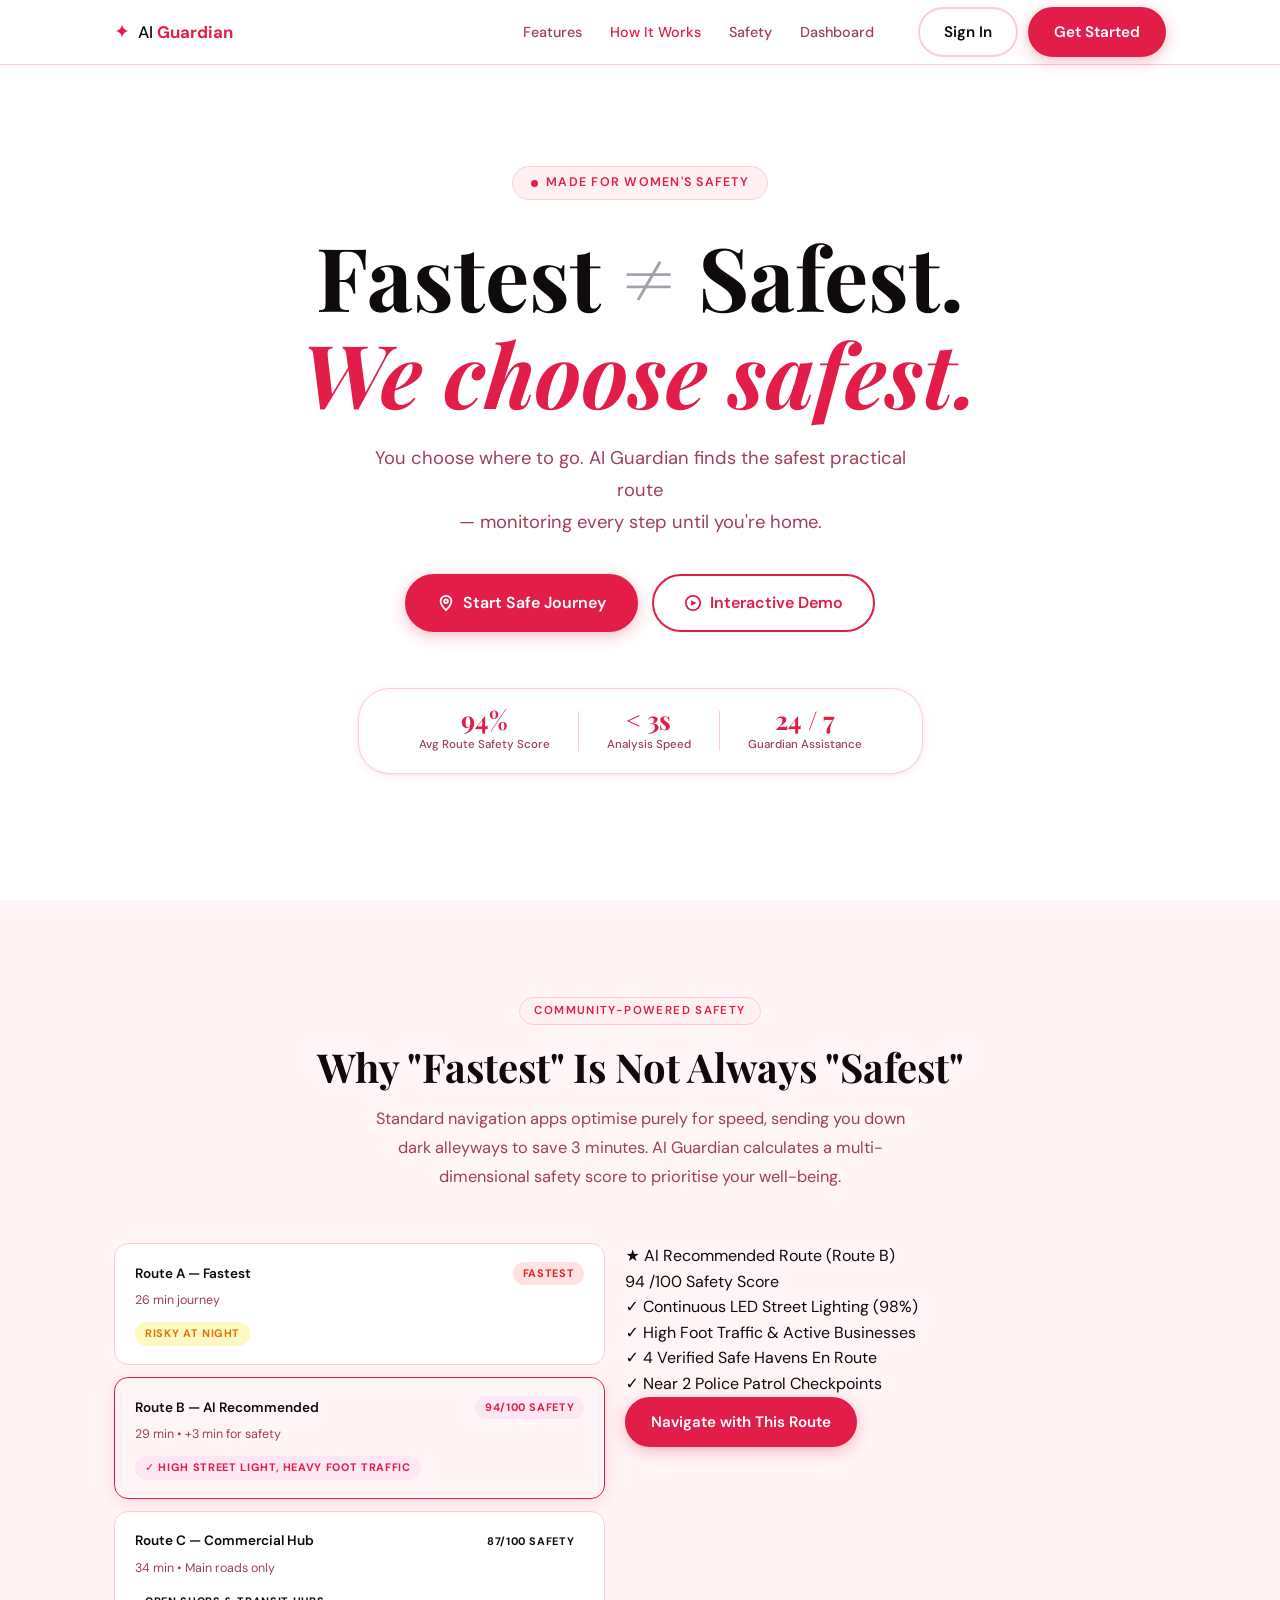
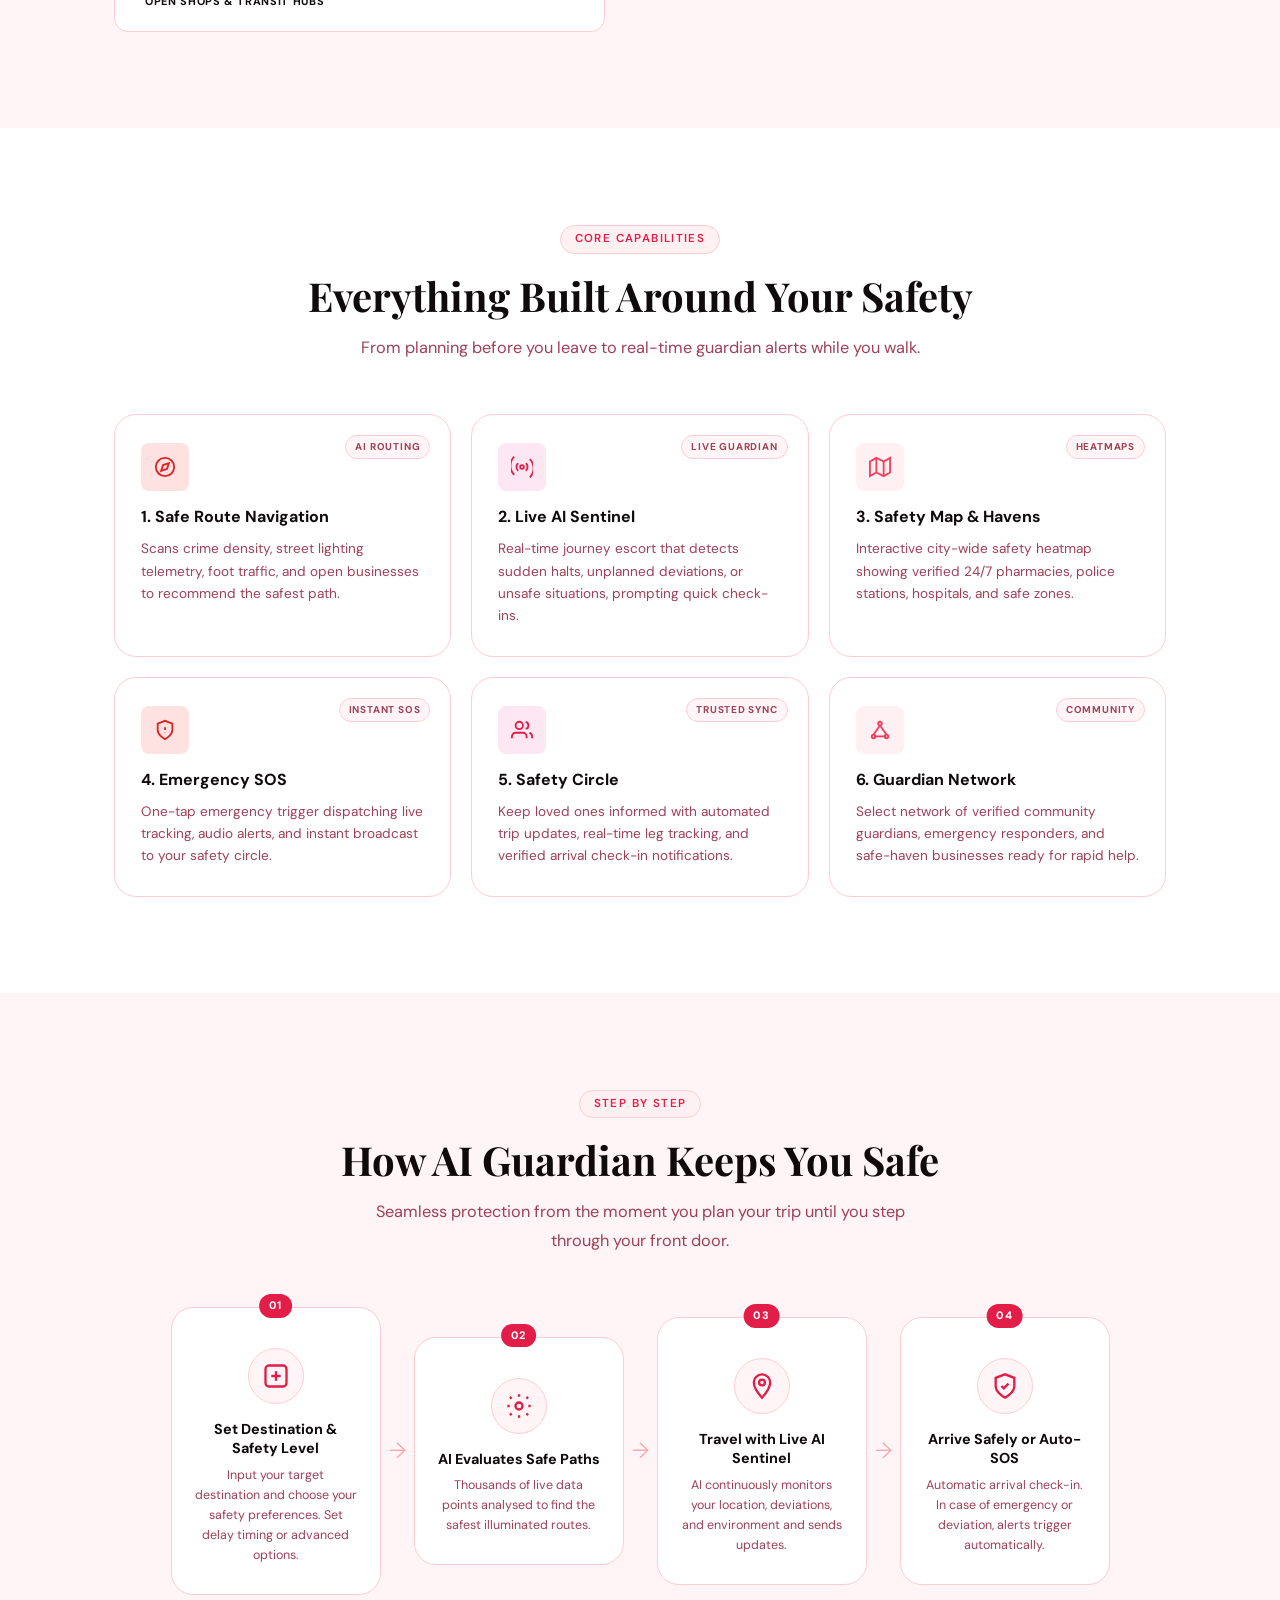
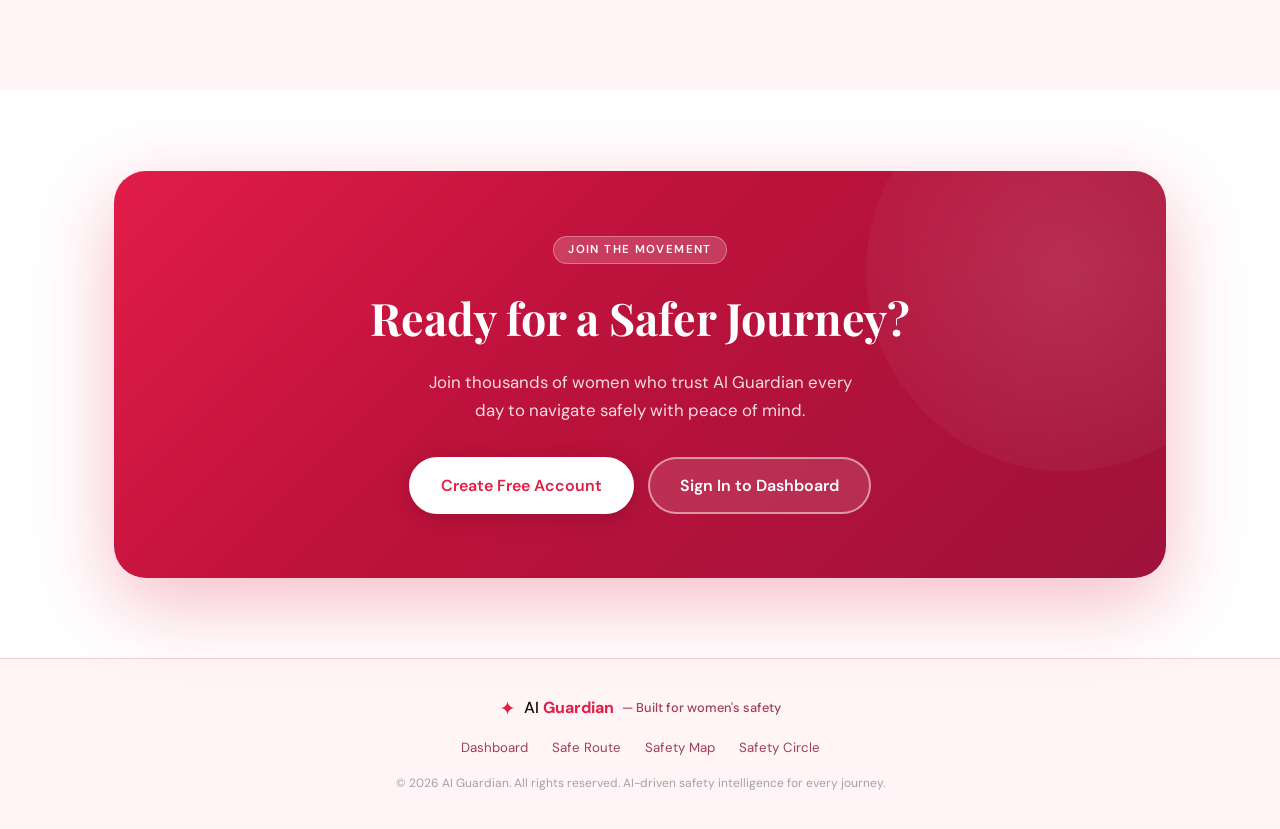
==== commit 56c7956a: "added final touches" ====
--- a/index.html
+++ b/index.html
@@ -4,6 +4,7 @@
   <meta charset="UTF-8" />
   <meta name="viewport" content="width=device-width, initial-scale=1.0" />
   <title>AI Guardian — Safest Way to Get There</title>
+  <meta name="description" content="AI Guardian finds the safest route, monitors your live journey, and keeps your safety circle informed. Dedicated women's safety platform." />
   <link rel="preconnect" href="https://fonts.googleapis.com" />
   <link rel="preconnect" href="https://fonts.gstatic.com" crossorigin />
   <link href="https://fonts.googleapis.com/css2?family=DM+Sans:ital,opsz,wght@0,9..40,300;0,9..40,400;0,9..40,500;0,9..40,600;0,9..40,700;1,9..40,400&family=Playfair+Display:ital,wght@0,600;0,700;1,600&display=swap" rel="stylesheet" />
@@ -14,7 +15,7 @@
   <!-- NAV -->
   <nav class="nav" id="navbar">
     <div class="nav__inner">
-      <a href="#" class="nav__logo">
+      <a href="index.html" class="nav__logo">
         <span class="logo-shield">&#10022;</span>
         <span>AI <strong>Guardian</strong></span>
       </a>
@@ -22,10 +23,11 @@
         <li><a href="#features">Features</a></li>
         <li><a href="#how-it-works">How It Works</a></li>
         <li><a href="#safety">Safety</a></li>
+        <li><a href="html/dashboard.html">Dashboard</a></li>
       </ul>
       <div class="nav__cta">
-        <a href="#" class="btn btn--ghost">Sign In</a>
-        <a href="#" class="btn btn--primary">Get Started</a>
+        <a href="html/Signin.html" class="btn btn--ghost">Sign In</a>
+        <a href="html/register.html" class="btn btn--primary">Get Started</a>
       </div>
       <button class="nav__hamburger" id="hamburger" aria-label="Open menu">
         <span></span><span></span><span></span>
@@ -48,11 +50,11 @@
       — monitoring every step until you're home.
     </p>
     <div class="hero__actions">
-      <a href="#" class="btn btn--primary btn--lg">
+      <a href="html/saferoute.html" class="btn btn--primary btn--lg">
         <svg viewBox="0 0 20 20" fill="none" stroke="currentColor" stroke-width="2" width="18" height="18"><path d="M10 2a6 6 0 0 1 6 6c0 4-6 10-6 10S4 12 4 8a6 6 0 0 1 6-6z"/><circle cx="10" cy="8" r="2"/></svg>
         Start Safe Journey
       </a>
-      <a href="#" class="btn btn--outline btn--lg">
+      <a href="html/dashboard.html" class="btn btn--outline btn--lg">
         <svg viewBox="0 0 20 20" fill="none" stroke="currentColor" stroke-width="2" width="18" height="18"><circle cx="10" cy="10" r="8"/><polygon points="8,7 14,10 8,13" fill="currentColor" stroke="none"/></svg>
         Interactive Demo
       </a>
@@ -87,7 +89,7 @@
       <div class="route-compare">
         <!-- Left: route list -->
         <div class="route-list">
-          <div class="route-card route-card--fastest">
+          <div class="route-card route-card--fastest" data-route="A">
             <div class="route-card__header">
               <span class="route-label">Route A — Fastest</span>
               <span class="badge badge--danger">Fastest</span>
@@ -96,68 +98,43 @@
             <span class="badge badge--warning">Risky at night</span>
           </div>
 
-          <div class="route-card route-card--recommended active-route">
+          <div class="route-card route-card--recommended active-route" data-route="B">
             <div class="route-card__header">
               <span class="route-label">Route B — AI Recommended</span>
-              <span class="badge badge--success">Recommended</span>
+              <span class="badge badge--success">94/100 Safety</span>
             </div>
-            <div class="route-card__time">31 min journey</div>
-            <span class="badge badge--green">Safety Rating: 94%</span>
-            <p class="route-card__desc">Well-lit route along high-traffic commercial corridors, 24/7 street lighting, active guardian coverage.</p>
-          </div>
-
-          <div class="route-card route-card--balanced">
+            <div class="route-card__time">29 min &bull; +3 min for safety</div>
+            <span class="badge badge--success">&#10003; High Street Light, Heavy Foot Traffic</span>
+          </div>
+
+          <div class="route-card route-card--scenic" data-route="C">
             <div class="route-card__header">
-              <span class="route-label">Route C — Balanced</span>
-              <span class="badge badge--orange">Balanced</span>
+              <span class="route-label">Route C — Commercial Hub</span>
+              <span class="badge badge--info">87/100 Safety</span>
             </div>
-            <div class="route-card__time">34 min journey</div>
-            <span class="badge badge--warning">Risky at Night</span>
-          </div>
-        </div>
-
-        <!-- Right: detail panel -->
-        <div class="route-detail">
-          <div class="route-detail__header">
-            <span class="route-label route-label--pink">Route B — AI Recommended</span>
-            <span class="route-detail__tag">Safety Analysis</span>
-            <button class="info-btn" aria-label="Info">i</button>
-          </div>
-          <div class="route-map-graphic">
-            <svg viewBox="0 0 320 140" width="100%" preserveAspectRatio="none">
-              <defs>
-                <linearGradient id="routeGrad" x1="0" y1="0" x2="1" y2="0">
-                  <stop offset="0%" stop-color="#f43f5e"/>
-                  <stop offset="100%" stop-color="#22c55e"/>
-                </linearGradient>
-              </defs>
-              <path d="M10,120 Q80,20 160,60 Q240,100 310,20" stroke="url(#routeGrad)" stroke-width="3" fill="none" stroke-linecap="round"/>
-              <circle cx="310" cy="20" r="6" fill="#22c55e"/>
-              <circle cx="10" cy="120" r="6" fill="#f43f5e"/>
-            </svg>
-          </div>
-          <div class="route-detail__metrics">
-            <div class="metric">
-              <span class="metric__value">98%</span>
-              <span class="metric__label">Fully Lit (Annexed)</span>
-            </div>
-            <div class="metric">
-              <span class="metric__value">Active HD CCTV</span>
-              <span class="metric__label">Surveillance</span>
-            </div>
-            <div class="metric">
-              <span class="metric__value">4</span>
-              <span class="metric__label">Active Guardians</span>
-            </div>
-            <div class="metric">
-              <span class="metric__value">0</span>
-              <span class="metric__label">Reported Incidents</span>
-            </div>
-          </div>
-          <div class="route-detail__insight">
-            <span class="insight-icon">&#9650;</span>
-            <p><strong>AI Insight:</strong> This route passes 4 minutes of real-time camera placements, active radio patrol pathways, active CCTV for monitoring, and a nearby Guardian ensures complete peace of mind.</p>
-          </div>
+            <div class="route-card__time">34 min &bull; Main roads only</div>
+            <span class="badge badge--info">Open shops &amp; transit hubs</span>
+          </div>
+        </div>
+
+        <!-- Right: route detail card -->
+        <div class="route-detail-card" id="routeDetailCard">
+          <div class="detail-badge">&#9733; AI Recommended Route (Route B)</div>
+          <div class="detail-score">
+            <span class="score-num">94</span>
+            <span class="score-max">/100</span>
+            <span class="score-label">Safety Score</span>
+          </div>
+          <div class="score-bar"><div class="score-fill" style="width:94%"></div></div>
+
+          <ul class="safety-factors">
+            <li><span class="factor-icon">&#10003;</span> Continuous LED Street Lighting (98%)</li>
+            <li><span class="factor-icon">&#10003;</span> High Foot Traffic &amp; Active Businesses</li>
+            <li><span class="factor-icon">&#10003;</span> 4 Verified Safe Havens En Route</li>
+            <li><span class="factor-icon">&#10003;</span> Near 2 Police Patrol Checkpoints</li>
+          </ul>
+
+          <a href="html/saferoute.html" class="btn btn--primary btn--full">Navigate with This Route</a>
         </div>
       </div>
     </div>
@@ -166,64 +143,64 @@
   <!-- FEATURES -->
   <section class="features" id="features">
     <div class="container">
-      <div class="section-label">Platform</div>
-      <h2 class="section-title">6 Core AI Guardian Capabilities</h2>
-      <p class="section-sub">Built from the ground up with cutting-edge AI and community-driven safety intelligence.</p>
+      <div class="section-label">Core Capabilities</div>
+      <h2 class="section-title">Everything Built Around Your Safety</h2>
+      <p class="section-sub">From planning before you leave to real-time guardian alerts while you walk.</p>
 
       <div class="features-grid">
-        <div class="feature-card" data-index="1">
+        <a href="html/saferoute.html" class="feature-card" style="text-decoration:none; color:inherit;">
           <div class="feature-card__icon icon--red">
-            <svg viewBox="0 0 24 24" fill="none" stroke="currentColor" stroke-width="2" width="22" height="22"><path d="M12 2a7 7 0 0 1 7 7c0 5.25-7 13-7 13S5 14.25 5 9a7 7 0 0 1 7-7z"/><circle cx="12" cy="9" r="2.5"/></svg>
-          </div>
-          <div class="feature-card__tag">Live Stage</div>
-          <h3>1. AI Safe Route Selection</h3>
-          <p>Multi-factor algorithm evaluating lighting, street security, CCTV presence, community safety reports, guardian proximity and more.</p>
-        </div>
-
-        <div class="feature-card" data-index="2">
+            <svg viewBox="0 0 24 24" fill="none" stroke="currentColor" stroke-width="2" width="22" height="22"><circle cx="12" cy="12" r="10"/><polygon points="16.24 7.76 14.12 14.12 7.76 16.24 9.88 9.88 16.24 7.76"/></svg>
+          </div>
+          <div class="feature-card__tag">AI Routing</div>
+          <h3>1. Safe Route Navigation</h3>
+          <p>Scans crime density, street lighting telemetry, foot traffic, and open businesses to recommend the safest path.</p>
+        </a>
+
+        <a href="html/livejouney.html" class="feature-card" style="text-decoration:none; color:inherit;">
           <div class="feature-card__icon icon--pink">
-            <svg viewBox="0 0 24 24" fill="none" stroke="currentColor" stroke-width="2" width="22" height="22"><circle cx="12" cy="12" r="9"/><polyline points="12,7 12,12 15,15"/></svg>
-          </div>
-          <div class="feature-card__tag">AI Fused</div>
-          <h3>2. Real-Time Journey Monitoring</h3>
-          <p>Continuous AI assistance to actively monitor your plans, unexpected stops, route deviations, and silent emergency triggers.</p>
-        </div>
-
-        <div class="feature-card" data-index="3">
+            <svg viewBox="0 0 24 24" fill="none" stroke="currentColor" stroke-width="2" width="22" height="22"><circle cx="12" cy="12" r="2"/><path d="M16.24 7.76a6 6 0 0 1 0 8.49M7.76 16.25a6 6 0 0 1 0-8.49M20.49 3.51a14 14 0 0 1 0 19.79M3.51 20.49a14 14 0 0 1 0-19.79"/></svg>
+          </div>
+          <div class="feature-card__tag">Live Guardian</div>
+          <h3>2. Live AI Sentinel</h3>
+          <p>Real-time journey escort that detects sudden halts, unplanned deviations, or unsafe situations, prompting quick check-ins.</p>
+        </a>
+
+        <a href="html/SafePlaces.html" class="feature-card" style="text-decoration:none; color:inherit;">
           <div class="feature-card__icon icon--rose">
-            <svg viewBox="0 0 24 24" fill="none" stroke="currentColor" stroke-width="2" width="22" height="22"><polygon points="3,11 12,2 21,11 21,22 15,22 15,16 9,16 9,22 3,22"/></svg>
-          </div>
-          <div class="feature-card__tag">Realtime</div>
-          <h3>3. Dynamic Safety Map</h3>
-          <p>Hyper-local intelligence showing real-time safety heatmaps, safe havens, rest-in-corridors, and community-verified secure locations.</p>
-        </div>
-
-        <div class="feature-card" data-index="4">
+            <svg viewBox="0 0 24 24" fill="none" stroke="currentColor" stroke-width="2" width="22" height="22"><polygon points="1 6 1 22 8 18 16 22 23 18 23 2 16 6 8 2 1 6"/><line x1="8" y1="2" x2="8" y2="18"/><line x1="16" y1="6" x2="16" y2="22"/></svg>
+          </div>
+          <div class="feature-card__tag">Heatmaps</div>
+          <h3>3. Safety Map &amp; Havens</h3>
+          <p>Interactive city-wide safety heatmap showing verified 24/7 pharmacies, police stations, hospitals, and safe zones.</p>
+        </a>
+
+        <a href="html/dashboard.html" class="feature-card" style="text-decoration:none; color:inherit;">
           <div class="feature-card__icon icon--red">
-            <svg viewBox="0 0 24 24" fill="none" stroke="currentColor" stroke-width="2" width="22" height="22"><path d="M22 16.92v3a2 2 0 0 1-2.18 2c-3.5-.43-6.83-1.7-9.8-3.72A19.45 19.45 0 0 1 4.8 12.1C2.78 9.12 1.51 5.77 1.09 2.28A2 2 0 0 1 3.07.09h3a2 2 0 0 1 2 1.72c.13 1 .36 1.99.69 2.94a2 2 0 0 1-.45 2.11L7.09 7.91A16 16 0 0 0 13 13.84l1.06-1.06a2 2 0 0 1 2.11-.45c.95.33 1.94.56 2.94.69A2 2 0 0 1 21 15z"/></svg>
-          </div>
-          <div class="feature-card__tag">Instant Sync</div>
+            <svg viewBox="0 0 24 24" fill="none" stroke="currentColor" stroke-width="2" width="22" height="22"><path d="M12 22s8-4 8-10V5l-8-3-8 3v7c0 6 8 10 8 10Z"/><line x1="12" y1="9" x2="12" y2="12"/><circle cx="12" cy="15" r="0.5" fill="currentColor" stroke-width="0"/></svg>
+          </div>
+          <div class="feature-card__tag">Instant SOS</div>
           <h3>4. Emergency SOS</h3>
-          <p>One-tap emergency trigger dispatching live tracking, incident audio, and alerts to your safety network. Direct link to local departments.</p>
-        </div>
-
-        <div class="feature-card" data-index="5">
+          <p>One-tap emergency trigger dispatching live tracking, audio alerts, and instant broadcast to your safety circle.</p>
+        </a>
+
+        <a href="html/safety-circle.html" class="feature-card" style="text-decoration:none; color:inherit;">
           <div class="feature-card__icon icon--pink">
             <svg viewBox="0 0 24 24" fill="none" stroke="currentColor" stroke-width="2" width="22" height="22"><path d="M17 21v-2a4 4 0 0 0-4-4H5a4 4 0 0 0-4 4v2"/><circle cx="9" cy="7" r="4"/><path d="M23 21v-2a4 4 0 0 0-3-3.87"/><path d="M16 3.13a4 4 0 0 1 0 7.75"/></svg>
           </div>
           <div class="feature-card__tag">Trusted Sync</div>
           <h3>5. Safety Circle</h3>
           <p>Keep loved ones informed with automated trip updates, real-time leg tracking, and verified arrival check-in notifications.</p>
-        </div>
-
-        <div class="feature-card" data-index="6">
+        </a>
+
+        <a href="html/guardian-network.html" class="feature-card" style="text-decoration:none; color:inherit;">
           <div class="feature-card__icon icon--rose">
-            <svg viewBox="0 0 24 24" fill="none" stroke="currentColor" stroke-width="2" width="22" height="22"><path d="M12 22s-8-5-8-11a8 8 0 0 1 16 0c0 6-8 11-8 11z"/></svg>
+            <svg viewBox="0 0 24 24" fill="none" stroke="currentColor" stroke-width="2" width="22" height="22"><circle cx="12" cy="5" r="2"/><circle cx="5" cy="19" r="2"/><circle cx="19" cy="19" r="2"/><line x1="12" y1="7" x2="5" y2="17"/><line x1="12" y1="7" x2="19" y2="17"/><line x1="5" y1="19" x2="19" y2="19"/></svg>
           </div>
           <div class="feature-card__tag">Community</div>
           <h3>6. Guardian Network</h3>
-          <p>Select network of community volunteers and verified safe-haven businesses ready to provide rapid assistance.</p>
-        </div>
+          <p>Select network of verified community guardians, emergency responders, and safe-haven businesses ready for rapid help.</p>
+        </a>
       </div>
     </div>
   </section>
@@ -252,7 +229,7 @@
             <svg viewBox="0 0 24 24" fill="none" stroke="currentColor" stroke-width="2" width="28" height="28"><circle cx="12" cy="12" r="3"/><path d="M12 2v2M12 20v2M4.22 4.22l1.42 1.42M18.36 18.36l1.42 1.42M2 12h2M20 12h2M4.22 19.78l1.42-1.42M18.36 5.64l1.42-1.42"/></svg>
           </div>
           <h4>AI Evaluates Safe Paths</h4>
-          <p>Thousands of live data points analysed to find safest routes.</p>
+          <p>Thousands of live data points analysed to find the safest illuminated routes.</p>
         </div>
         <div class="step-arrow">→</div>
 
@@ -269,10 +246,10 @@
         <div class="step-card">
           <div class="step-num">04</div>
           <div class="step-icon">
-            <svg viewBox="0 0 24 24" fill="none" stroke="currentColor" stroke-width="2" width="28" height="28"><path d="M12 22s-8-5-8-11a8 8 0 0 1 16 0c0 6-8 11-8 11z"/><path d="M9 12l2 2 4-4"/></svg>
+            <svg viewBox="0 0 24 24" fill="none" stroke="currentColor" stroke-width="2" width="28" height="28"><path d="M12 22s8-4 8-10V5l-8-3-8 3v7c0 6 8 10 8 10Z"/><path d="M9 12l2 2 4-4"/></svg>
           </div>
           <h4>Arrive Safely or Auto-SOS</h4>
-          <p>Automatic arrival check-in. In case of no-response, emergency responders notified.</p>
+          <p>Automatic arrival check-in. In case of emergency or deviation, alerts trigger automatically.</p>
         </div>
       </div>
     </div>
@@ -288,8 +265,8 @@
           <h2>Ready for a Safer Journey?</h2>
           <p>Join thousands of women who trust AI Guardian every day to navigate safely with peace of mind.</p>
           <div class="cta-card__actions">
-            <a href="#" class="btn btn--primary btn--lg">Create Free Account</a>
-            <a href="#" class="btn btn--outline-light btn--lg">Sign in to Dashboard</a>
+            <a href="html/register.html" class="btn btn--primary btn--lg">Create Free Account</a>
+            <a href="html/Signin.html" class="btn btn--outline-light btn--lg">Sign In to Dashboard</a>
           </div>
         </div>
       </div>
@@ -305,10 +282,10 @@
         <span class="footer__tagline">— Built for women's safety</span>
       </div>
       <nav class="footer__links">
-        <a href="#">Privacy</a>
-        <a href="#">Terms</a>
-        <a href="#">Safety Principles</a>
-        <a href="#">Emergency Contact</a>
+        <a href="html/dashboard.html">Dashboard</a>
+        <a href="html/saferoute.html">Safe Route</a>
+        <a href="html/SafePlaces.html">Safety Map</a>
+        <a href="html/safety-circle.html">Safety Circle</a>
       </nav>
       <p class="footer__copy">&copy; 2026 AI Guardian. All rights reserved. AI-driven safety intelligence for every journey.</p>
     </div>
@@ -316,4 +293,4 @@
 
   <script src="js/landingpage.js"></script>
 </body>
-</html>
+</html>
